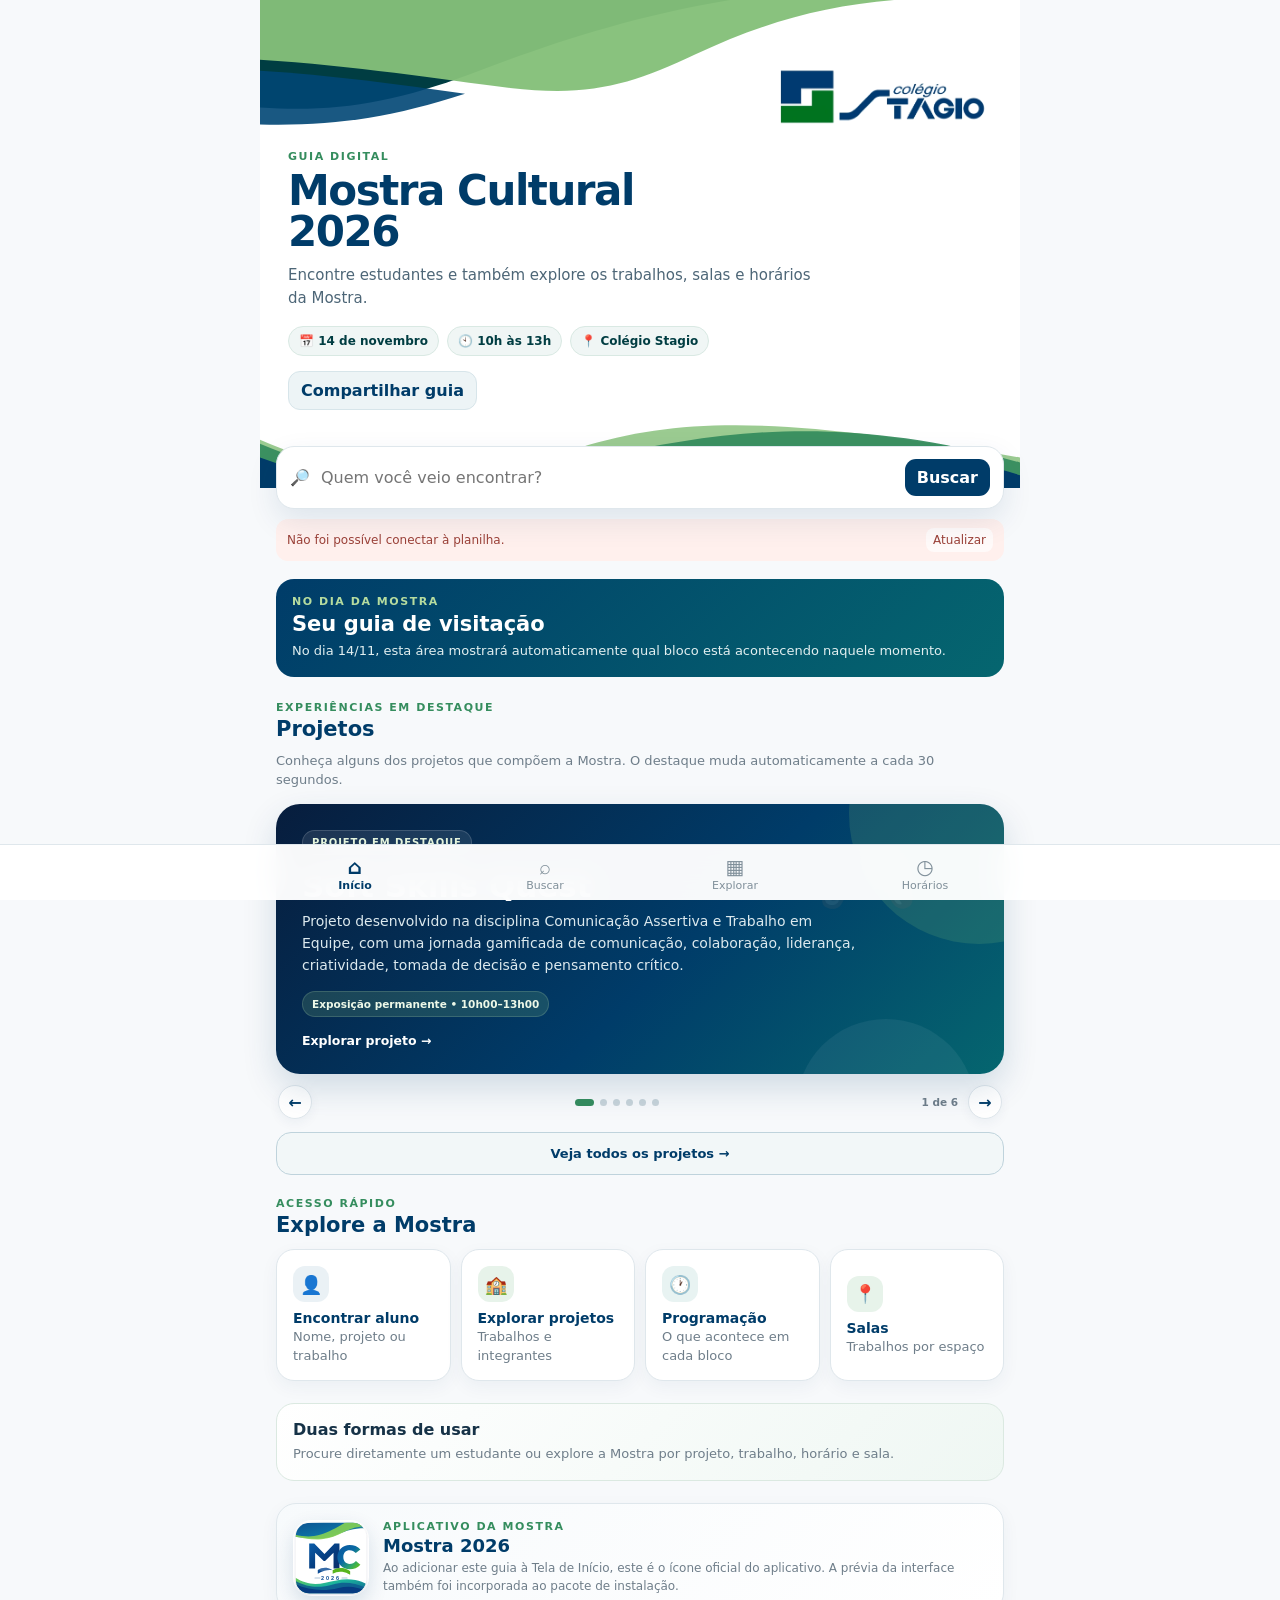
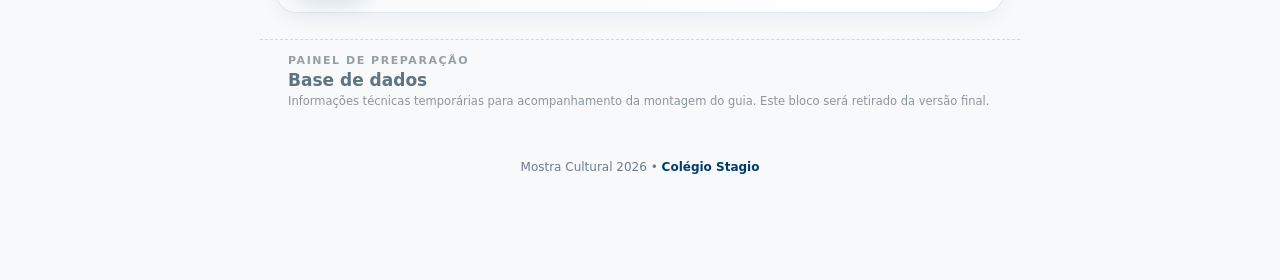
==== index.html @ 0dc1d21a "Publish room programming with only occupied presentation slots" ====
<!doctype html>
<html lang="pt-BR">
<head>
<meta charset="utf-8">
<meta name="viewport" content="width=device-width,initial-scale=1,viewport-fit=cover">
<meta name="theme-color" content="#003c69">
<meta name="apple-mobile-web-app-capable" content="yes">
<meta name="apple-mobile-web-app-status-bar-style" content="default">
<meta name="apple-mobile-web-app-title" content="Mostra 2026">
<meta name="description" content="Guia Digital da Mostra Cultural 2026 do Colégio Stagio">
<meta name="robots" content="noindex,nofollow">
<link rel="manifest" href="manifest.webmanifest?v=20">
<link rel="icon" href="mc2026-icon-v2.svg?v=20" type="image/svg+xml">
<link rel="apple-touch-icon" href="mc2026-icon-v2.svg?v=20">
<link rel="stylesheet" href="app-v7.css">
<link rel="stylesheet" href="final-v12.css?v=34">
<title>Mostra Cultural 2026 — Colégio Stagio</title>
</head>
<body>
<div class="app">
<section id="home" class="screen on">
<header class="hero">
<svg class="waveTop" viewBox="0 0 760 150" preserveAspectRatio="none" aria-hidden="true"><path d="M0,0 H470 C360,22 282,55 210,87 C132,121 74,132 0,126 Z" fill="#003d42"/><path d="M0,70 C95,77 180,93 250,103 C330,114 372,99 435,64 C500,28 561,7 634,0 H760 V0 H0 Z" fill="#85c079" opacity=".96"/><path d="M0,83 C70,88 138,99 205,110 C129,139 71,148 0,146 Z" fill="#014675" opacity=".9"/></svg>
<div class="brandRow"><img class="brandLogo" alt="Colégio Stagio" src="logo-stagio-transparent.png?v=34"></div>
<div class="heroCopy"><div class="kicker">Guia Digital</div><h1>Mostra Cultural<br>2026</h1><p>Encontre estudantes e também explore os trabalhos, salas e horários da Mostra.</p><div class="event"><span>📅 14 de novembro</span><span>🕙 10h às 13h</span><span>📍 Colégio Stagio</span></div><div class="heroActions"><button id="installBtn" class="heroBtn" style="display:none">Adicionar ao celular</button><button class="heroBtn secondary" onclick="shareApp()">Compartilhar guia</button></div></div>
<svg class="waveBottom" viewBox="0 0 760 120" preserveAspectRatio="none" aria-hidden="true"><path d="M0,70 C110,120 225,108 320,78 C430,43 540,50 760,88 V120 H0 Z" fill="#85c079" opacity=".82"/><path d="M0,74 C115,124 223,114 340,88 C470,58 590,45 760,93 V120 H0 Z" fill="#358d5e" opacity=".92"/><path d="M0,88 C115,132 245,119 375,100 C515,80 650,70 760,106 V120 H0 Z" fill="#003c69"/></svg>
</header>
<div class="searchWrap"><div class="searchBox"><div class="search"><span>🔎</span><input id="homeSearch" autocomplete="off" placeholder="Quem você veio encontrar?"><button class="searchGo" onclick="homeToSearch()">Buscar</button></div><div id="homeSuggestions" class="suggestions"></div></div></div>
<div id="sync" class="status"><span>Carregando a base oficial…</span><button onclick="loadLive()">Atualizar</button></div>
<div id="nowCard" class="nowCard"><div class="ey">No dia da Mostra</div><h2>Seu guia de visitação</h2><p>No dia 14/11, esta área mostrará automaticamente qual bloco está acontecendo naquele momento.</p></div>

<div class="sec specialSpotlight">
<div class="specialHead"><div><div class="ey">Experiências em destaque</div><h2>Projetos em destaque</h2></div></div>
<p class="specialLead">Percursos que ganham destaque por sua trajetória, linguagem ou forma de apresentação. Alguns ficam abertos durante todo o evento; outros acontecem nos blocos programados.</p>
<div class="specialGrid">
<a class="specialHero" href="soft-skills-quest.html">
<div class="specialHeroCopy"><span class="specialTag">Em destaque</span><h3>Soft Skills Quest</h3><p>Uma jornada gamificada por mundos, missões, personagens e desafios de comunicação, exploração e criação.</p><span class="specialSchedule permanent">Exposição permanente • 10h00–13h00</span><span class="specialCta">Entrar na Quest →</span></div>
<img class="specialVisual" src="assets/ssq/scout-fieldscan.webp" alt="Scout, personagem do Soft Skills Quest">
</a>
<a class="specialTile" href="https://www.youtube.com/@TEDEdStudentTalksCol%C3%A9gioStagio" target="_blank" rel="noopener"><span class="ico">🎤</span><b>TED-Ed Student Talks</b><small>Ideias autorais dos estudantes transformadas em talks.</small><span class="specialSchedule permanent">Exposição permanente • 10h00–13h00</span><span class="go">Assistir →</span></a>
<button class="specialTile" onclick="searchTerm('Projeto STEAM — Objetivos de Desenvolvimento Sustentável')"><span class="ico green">🌎</span><b>Projeto STEAM — Objetivos de Desenvolvimento Sustentável</b><small>Investigações sobre os ODS por diferentes perspectivas STEAM.</small><span class="specialSchedule blocks">Apresentações por blocos</span><span class="go">Explorar →</span></button>
<button class="specialTile" onclick="searchTerm('Projeto STEAM — Terras Raras')"><span class="ico teal">⚛️</span><b>Projeto STEAM — Terras Raras</b><small>Jogos, maquetes, experimentos, protótipos e recursos digitais sobre terras raras.</small><span class="specialSchedule blocks">Apresentações por blocos</span><span class="go">Explorar →</span></button>
<button class="specialTile" onclick="searchTerm('HUMANAS')"><span class="ico teal">📚</span><b>Humanidades e Linguagens</b><small>Leituras do mundo, cultura, sociedade e comunicação.</small><span class="specialSchedule blocks">Apresentações por blocos</span><span class="go">Explorar →</span></button>
<button class="specialTile" onclick="show('projects')"><span class="ico green">✨</span><b>Todos os destaques</b><small>Veja a seleção completa de projetos em destaque.</small><span class="go">Abrir seleção →</span></button>
</div>
</div>

<div class="sec"><div class="ey">Acesso rápido</div><h2>Explore a Mostra</h2><div class="quick">
<button onclick="show('search')"><span class="ico">👤</span><b>Encontrar aluno</b><small>Nome, projeto ou trabalho</small></button>
<button onclick="show('explore')"><span class="ico green">🏫</span><b>Explorar projetos</b><small>Trabalhos e integrantes</small></button>
<button onclick="show('schedule')"><span class="ico teal">🕐</span><b>Programação</b><small>O que acontece em cada bloco</small></button>
<button onclick="show('rooms')"><span class="ico green">📍</span><b>Salas</b><small>Trabalhos por espaço</small></button>
</div></div>
<div class="sec"><div class="feature"><b>Duas formas de usar</b><p>Procure diretamente um estudante ou explore a Mostra por projeto, trabalho, horário e sala.</p></div></div>
<div class="sec"><div class="installPreview"><img src="mc2026-icon-v2.svg?v=20" alt="Ícone do aplicativo Mostra Cultural 2026"><div><div class="ey">Aplicativo da Mostra</div><h2>Mostra 2026</h2><p>Ao adicionar este guia à Tela de Início, este é o ícone oficial do aplicativo. A prévia da interface também foi incorporada ao pacote de instalação.</p></div></div></div>
<div class="sec devPanel"><div class="ey">Painel de preparação</div><h2>Base de dados</h2><p class="devNote">Informações técnicas temporárias para acompanhamento da montagem do guia. Este bloco será retirado da versão final.</p><div id="stats" class="stats"></div></div>
<div class="footer">Mostra Cultural 2026 • <a href="https://colegiostagio.com.br/" target="_blank" rel="noopener">Colégio Stagio</a></div>
</section>

<section id="search" class="screen"><div class="top"><h1>Encontrar na Mostra</h1><p>Digite um nome ou explore por projeto, horário e sala.</p></div><div class="sec"><div class="search"><span>🔎</span><input id="searchInput" autocomplete="off" placeholder="Nome do estudante ou trabalho..."></div><div class="filters"><select id="fClass"><option value="">Todos os projetos/eixos</option></select><select id="fTime"><option value="">Todos os horários</option></select><select id="fRoom"><option value="">Todas as salas</option></select></div><div id="count" class="count"></div><div id="results"></div></div></section>
<section id="profile" class="screen"><div class="top"><button class="back" onclick="show('search')">← Voltar à busca</button><h1>Ficha do estudante</h1><p>Informações de apresentação na Mostra.</p></div><div id="profileBody" class="sec"></div></section>
<section id="explore" class="screen"><div class="top"><h1>Explorar a Mostra</h1><p>Escolha um projeto ou percurso e veja seus trabalhos.</p></div><div class="sec"><div class="ey">Projetos e percursos</div><h2>Onde você quer começar?</h2><div id="classList"></div></div></section>
<section id="classdetail" class="screen"><div class="top"><button class="back" onclick="show('explore')">← Todos os projetos</button><h1>Trabalhos</h1><p>Projetos e grupos vinculados.</p></div><div id="classBody" class="sec"></div></section>
<section id="workdetail" class="screen"><div class="top"><button class="back" onclick="backFromWork()">← Voltar</button><h1>Trabalho</h1><p>Grupo, integrantes e programação.</p></div><div id="workBody" class="sec"></div></section>
<section id="schedule" class="screen"><div class="top"><h1>Programação</h1><p>Exposições, sessões especiais e apresentações organizadas por blocos.</p></div><div class="sec"><div id="permanent"></div><div id="b1" class="scheduleBlock"></div><div id="b2" class="scheduleBlock"></div></div></section>
<section id="rooms" class="screen"><div class="top"><h1>Salas da Mostra</h1><p>Escolha uma sala para ver os trabalhos programados ali.</p></div><div class="sec"><div id="roomButtons" class="rooms"></div><div class="map"><b>🗺️ Mapa visual em preparação</b><p>A planta real será incorporada posteriormente. A navegação por sala já funciona.</p></div><div id="roomResults"></div></div></section>
<section id="projects" class="screen"><div class="top"><button class="back" onclick="show('home')">← Início</button><h1>Projetos em destaque</h1><p>Percursos e produções que ganham destaque na Mostra Cultural.</p></div><div class="sec">
<div class="card project"><span class="ico">🎤</span><div class="pt"><div class="workTitle">TED-Ed Student Talks | Colégio Stagio</div><div class="small">Talks autorais desenvolvidos em um percurso de escrita, oralidade e apresentação pública.</div><div class="projectTiming permanent">Exposição permanente • 10h00–13h00</div><a class="plink" href="https://www.youtube.com/@TEDEdStudentTalksCol%C3%A9gioStagio" target="_blank" rel="noopener">Assistir no YouTube →</a></div></div>
<div class="card project"><span class="ico green">🎮</span><div class="pt"><div class="workTitle">Soft Skills Quest</div><div class="small">Jornada gamificada por mundos, missões, personagens e desafios de competências.</div><div class="projectTiming permanent">Exposição permanente • 10h00–13h00</div><a class="plink" href="soft-skills-quest.html">Entrar na Quest →</a></div></div>
<div class="card project"><span class="ico green">🌎</span><div class="pt"><div class="workTitle">Projeto STEAM — Objetivos de Desenvolvimento Sustentável</div><div class="small">Investigações sobre os ODS por diferentes perspectivas, articulando Ciência, Tecnologia, Engenharia, Artes e Matemática.</div><div class="projectTiming blocks">Apresentações por blocos • 10h00–11h30 e 11h30–13h00</div><button class="plink" style="border:0;background:none;padding:8px 0 0" onclick="searchTerm('Projeto STEAM — Objetivos de Desenvolvimento Sustentável')">Explorar trabalhos →</button></div></div>
<div class="card project"><span class="ico teal">⚛️</span><div class="pt"><div class="workTitle">Projeto STEAM — Terras Raras</div><div class="small">Investigações sobre extração, aplicações, tecnologia, sustentabilidade e impactos das terras raras.</div><div class="projectTiming blocks">Apresentações por blocos • 10h00–11h30 e 11h30–13h00</div><button class="plink" style="border:0;background:none;padding:8px 0 0" onclick="searchTerm('Projeto STEAM — Terras Raras')">Explorar trabalhos →</button></div></div>
<div class="card project"><span class="ico teal">📚</span><div class="pt"><div class="workTitle">Humanidades e Linguagens</div><div class="projectTiming blocks">Apresentações por blocos</div><button class="plink" style="border:0;background:none;padding:8px 0 0" onclick="searchTerm('HUMANAS')">Explorar pela busca →</button></div></div>
</div></section>
</div>
<nav class="bottom"><div class="bin">
<button class="nav on" data-s="home" onclick="show('home')"><span>⌂</span>Início</button>
<button class="nav" data-s="search" onclick="show('search')"><span>⌕</span>Buscar</button>
<button class="nav" data-s="explore" onclick="show('explore')"><span>▦</span>Explorar</button>
<button class="nav" data-s="schedule" onclick="show('schedule')"><span>◷</span>Horários</button>
</div></nav>
<script src="app-v7.js?v=63"></script>
<script src="schedule-v12.js?v=33"></script>
<script src="project-audience-v1.js?v=64"></script>
<script src="room-program-v1.js?v=40"></script>
<script src="schedule-tabs-v1.js?v=36"></script>
<script src="special-sessions-v1.js?v=1"></script>
<script src="ted-video-v1.js?v=63"></script>
<script src="super-cerebro-v1.js?v=3"></script>
</body>
</html>
---- app-v7.css ----
:root{--blue:#003c69;--blue2:#014675;--teal:#003d42;--teal2:#05666f;--green:#358d5e;--green2:#85c079;--ink:#163247;--muted:#6f7e8a;--bg:#f7f9fb;--line:#dfe7ec;--white:#fff;--soft:#edf4f6;--shadow:0 12px 30px rgba(0,60,105,.10)}*{box-sizing:border-box}html{scroll-behavior:smooth}body{margin:0;background:var(--bg);color:var(--ink);font-family:Inter,system-ui,-apple-system,BlinkMacSystemFont,"Segoe UI",sans-serif}button,input,select{font:inherit}button{cursor:pointer}.app{max-width:760px;margin:auto;min-height:100vh;padding-bottom:94px;background:var(--bg)}.screen{display:none}.screen.on{display:block}.hero{position:relative;overflow:hidden;background:#fff;padding:24px 18px 78px;min-height:390px}.waveTop{position:absolute;inset:0 0 auto;width:100%;height:128px;pointer-events:none}.waveBottom{position:absolute;left:0;right:0;bottom:-1px;width:100%;height:118px;pointer-events:none}.brandRow{position:relative;z-index:2;display:flex;justify-content:flex-end;align-items:center;min-height:86px}.brandLogo{width:min(57vw,310px);height:auto}.heroCopy{position:relative;z-index:2;margin-top:28px;max-width:540px}.kicker,.ey{font-size:11px;font-weight:900;letter-spacing:.14em;text-transform:uppercase;color:var(--green)}.hero h1{font-size:42px;line-height:.98;margin:7px 0 12px;color:var(--blue);letter-spacing:-.035em}.hero p{margin:0;color:#4d6677;line-height:1.5;font-size:15px}.event,.chips,.heroActions,.rooms,.profileActions{display:flex;gap:8px;flex-wrap:wrap}.event{margin-top:17px}.event span,.chip{font-size:12px;font-weight:750;padding:7px 10px;border-radius:999px}.event span{background:#f0f6f5;color:var(--teal);border:1px solid #d9e9e3}.heroActions{margin-top:15px}.heroBtn,.primaryBtn,.secondaryBtn{border:0;border-radius:12px;padding:9px 12px;font-weight:800}.heroBtn,.primaryBtn{background:var(--blue);color:#fff}.secondaryBtn,.heroBtn.secondary{background:#edf4f6;color:var(--blue);border:1px solid #d7e5ea}.searchWrap{position:relative;z-index:4;margin:-42px 16px 0}.searchBox{position:relative}.search{background:#fff;border:1px solid var(--line);border-radius:18px;display:flex;align-items:center;gap:9px;padding:12px 13px;box-shadow:var(--shadow)}.search input{border:0;outline:0;background:transparent;width:100%;font-size:16px;color:var(--ink)}.searchGo{border:0;border-radius:11px;padding:9px 12px;background:var(--blue);color:#fff;font-weight:850}.suggestions{display:none;position:absolute;left:0;right:0;top:calc(100% + 6px);z-index:20;background:#fff;border:1px solid var(--line);border-radius:16px;box-shadow:var(--shadow);overflow:hidden}.suggestions.on{display:block}.suggestion{display:block;width:100%;border:0;background:#fff;text-align:left;padding:12px 14px;border-bottom:1px solid #eef2f4}.suggestion:last-child{border-bottom:0}.suggestion b{display:block;color:var(--blue);font-size:14px}.suggestion small{color:var(--muted)}.status{margin:10px 16px 0;padding:9px 11px;border-radius:12px;background:#eaf6ef;color:#276e4b;font-size:12px;display:flex;justify-content:space-between;align-items:center;gap:8px}.status.err{background:#fff0ed;color:#9b4138}.status button{border:0;background:#ffffffaa;border-radius:8px;padding:5px 7px;color:inherit}.sec{padding:22px 16px 0}.sec h2{font-size:21px;margin:3px 0 12px;color:var(--blue)}.quick,.stats{display:grid;grid-template-columns:1fr 1fr;gap:10px}.quick button,.card,.stat,.classCard,.projectCard{border:1px solid var(--line);background:#fff;border-radius:18px}.quick button{padding:16px;text-align:left;box-shadow:0 6px 18px rgba(0,60,105,.05)}.quick b{display:block;margin-top:8px;font-size:14px;color:var(--blue)}.quick small,.small,.meta,.count{font-size:13px;color:var(--muted)}.ico{width:36px;height:36px;border-radius:12px;display:grid;place-items:center;background:#eaf1f5;color:var(--blue);font-size:18px}.ico.green{background:#e7f3ea;color:var(--green)}.ico.teal{background:#e8f3f2;color:var(--teal2)}.stat{padding:15px}.stat strong{display:block;font-size:28px;color:var(--blue)}.feature,.nowCard{border-radius:18px;padding:16px}.feature{background:linear-gradient(135deg,#fff,#eff7f3);border:1px solid #dbe9e1}.feature p,.nowCard p{margin:5px 0 0;font-size:13px;color:var(--muted);line-height:1.5}.nowCard{background:linear-gradient(135deg,#003c69,#05666f);color:#fff;margin:18px 16px 0}.nowCard .ey{color:#b6dc9f}.nowCard h2{margin:4px 0 3px;color:#fff;font-size:21px}.nowCard p{color:#e2eff0}.top{position:sticky;top:0;z-index:5;background:rgba(255,255,255,.96);backdrop-filter:blur(14px);border-bottom:1px solid var(--line);padding:16px}.top h1{font-size:24px;margin:0;color:var(--blue)}.top p{font-size:13px;color:var(--muted);margin:5px 0 0}.back{border:0;background:none;padding:0 0 9px;color:var(--blue);font-weight:800}.filters{display:flex;gap:8px;overflow:auto;margin:10px 0 12px;padding-bottom:2px}.filters select{border:1px solid var(--line);background:#fff;border-radius:999px;padding:9px 12px;min-width:130px;color:var(--ink)}.card,.classCard,.projectCard{padding:15px;margin:10px 0;box-shadow:0 5px 15px rgba(0,60,105,.045)}.studentBtn,.classBtn,.projectBtn{display:block;width:100%;border:0;background:none;text-align:left;padding:0;color:inherit}.student{font-size:18px;font-weight:850;color:var(--blue)}.work{border-top:1px solid var(--line);padding-top:11px;margin-top:11px}.work:first-of-type{border-top:0;padding-top:0}.workTitle{font-weight:780;line-height:1.35;color:var(--ink)}.chip{background:#eef3f7;color:var(--blue)}.chip.green{background:#e8f4ea;color:#2d7753}.chip.teal{background:#e8f2f2;color:#0a6266}.chip.soft{background:#f2f4f5;color:#6b7780}.chip.complete{background:#e7f3ea;color:#24724c}.linkBtn{border:0;background:none;padding:8px 0 0;color:var(--blue);font-size:12px;font-weight:850}.moreHint{margin-top:8px;font-size:12px;color:var(--muted);font-weight:700}.profileHero{background:linear-gradient(135deg,#fff,#edf7f1);border:1px solid #dbe9e1;border-radius:22px;padding:18px}.profileName{font-size:27px;line-height:1.05;color:var(--blue);font-weight:900}.bigInfo{display:grid;grid-template-columns:1fr 1fr;gap:10px;margin-top:14px}.bigBox{border-radius:17px;padding:15px;background:#fff;border:1px solid var(--line)}.bigBox span{display:block;font-size:11px;text-transform:uppercase;font-weight:900;color:var(--green)}.bigBox strong{display:block;margin-top:4px;font-size:19px;color:var(--blue)}.visitHint{margin-top:12px;background:#edf5f3;border-radius:13px;padding:10px 12px;color:var(--teal);font-size:13px;font-weight:750}.profileActions{margin-top:14px}.sectionLabel{display:flex;align-items:center;gap:8px;margin:18px 2px 8px}.sectionLabel b{color:var(--blue);font-size:16px}.sectionLabel span{font-size:11px;font-weight:900;letter-spacing:.08em;text-transform:uppercase;color:var(--green)}.workProfile{background:#fff;border:1px solid var(--line);border-radius:18px;padding:15px;margin-top:10px}.workProfile.primary{border-color:#a9cfb5;box-shadow:0 7px 20px rgba(53,141,94,.08)}.workProfile.secondary{background:#fbfcfc}.workProfile h3{margin:0;color:var(--blue);font-size:18px}.workProfile p{margin:7px 0 0;color:var(--muted);font-size:13px;line-height:1.4}.members{margin-top:12px}.member{padding:9px 0;border-top:1px solid #eef2f4}.member:first-child{border-top:0}.classCard{padding:0}.classBtn{padding:16px}.className{font-size:18px;font-weight:900;color:var(--blue)}.classMeta{display:flex;gap:9px;flex-wrap:wrap;margin-top:7px;font-size:12px;color:var(--muted)}.projectCard h3{font-size:17px;color:var(--blue);margin:0}.projectCard p{font-size:13px;color:var(--muted);margin:6px 0 0}.scheduleBlock{margin-bottom:18px}.scheduleBlockHead{display:flex;justify-content:space-between;align-items:end;gap:12px;margin-bottom:8px}.scheduleBlockHead h2{margin:0}.scheduleList{display:grid;gap:9px}.scheduleWork{background:#fff;border:1px solid var(--line);border-radius:16px;padding:13px}.scheduleWork b{display:block;color:var(--blue);line-height:1.3}.scheduleWork .meta{margin-top:5px}.room{border:1px solid var(--line);background:#fff;border-radius:14px;padding:10px 12px;font-weight:800;color:var(--blue)}.map{margin-top:12px;background:linear-gradient(135deg,#f1f6f8,#fff);border:1px dashed #b9ced8;border-radius:18px;padding:18px}.map b{color:var(--teal)}.map p{font-size:13px;color:var(--muted);margin:5px 0 0}.project{display:flex;gap:12px;align-items:flex-start}.pt{flex:1}.plink{display:inline-block;margin-top:8px;color:var(--blue);font-size:12px;font-weight:850;text-decoration:none}.empty{background:#fff;border:1px dashed #cbd8de;border-radius:18px;padding:24px;text-align:center;color:var(--muted)}.note{margin:16px;background:#f1f6f8;border:1px solid #dce7eb;color:#516875;border-radius:14px;padding:12px 14px;font-size:13px}.footer{text-align:center;padding:26px 16px 12px;font-size:12px;color:var(--muted)}.footer a{color:var(--blue);text-decoration:none;font-weight:800}.bottom{position:fixed;left:0;right:0;bottom:0;background:rgba(255,255,255,.97);backdrop-filter:blur(14px);border-top:1px solid var(--line);z-index:9;padding-bottom:env(safe-area-inset-bottom)}.bin{max-width:760px;margin:auto;display:grid;grid-template-columns:repeat(4,1fr)}.nav{border:0;background:transparent;color:#80909a;padding:10px 4px 8px;font-size:11px}.nav span{display:block;font-size:20px}.nav.on{color:var(--blue);font-weight:850}@media(min-width:640px){.quick,.stats{grid-template-columns:repeat(4,1fr)}.brandLogo{width:300px}.hero{padding-left:28px;padding-right:28px}}
---- final-v12.css ----
#permanent{margin-bottom:22px;padding:16px;border-radius:20px;background:linear-gradient(135deg,#f3f9f5,#ffffff);border:1px solid #d9e9df}.permanentHead{display:flex;justify-content:space-between;align-items:flex-start;gap:14px;margin-bottom:12px}.permanentHead h2{margin:3px 0 5px;color:var(--blue)}.permanentHead p{margin:0;color:var(--muted);font-size:12.5px;line-height:1.5}.permanentCount{flex:none;background:#e7f3ea;color:#24724c;border-radius:999px;padding:7px 10px;font-size:12px;font-weight:850}.scheduleDesc{margin:6px 0 8px;color:#5d7180;font-size:12.5px;line-height:1.45;display:-webkit-box;-webkit-line-clamp:2;-webkit-box-orient:vertical;overflow:hidden}.scheduleBlock{padding-top:2px}.scheduleBlock+.scheduleBlock{margin-top:26px}.blockCount{background:#eef4f7;border-radius:999px;padding:6px 9px;color:var(--blue);font-weight:800}.scheduleWork{box-shadow:0 4px 14px rgba(0,60,105,.04);transition:transform .15s ease,border-color .15s ease}.scheduleWork:active{transform:scale(.99)}#schedule .sec{padding-top:18px}

/* Home — projetos em destaque em primeiro plano */
.specialSpotlight{padding-top:24px}.specialHead{display:flex;align-items:flex-end;justify-content:space-between;gap:14px;margin-bottom:12px}.specialHead h2{margin-bottom:0}.specialLead{margin:0 0 14px;color:var(--muted);font-size:13px;line-height:1.5}.specialGrid{display:grid;grid-template-columns:1fr 1fr;gap:10px}.specialHero{grid-column:1/-1;position:relative;min-height:204px;overflow:hidden;border-radius:22px;padding:18px;text-decoration:none;background:linear-gradient(135deg,#071d3d 0%,#003c69 58%,#05666f 100%);color:#fff;box-shadow:0 12px 30px rgba(0,60,105,.16);border:1px solid rgba(255,255,255,.08)}.specialHero:after{content:"";position:absolute;width:220px;height:220px;border-radius:50%;right:-92px;top:-80px;background:rgba(133,192,121,.18)}.specialHeroCopy{position:relative;z-index:2;max-width:64%}.specialHero .specialTag{display:inline-block;padding:6px 9px;border-radius:999px;background:#ffffff18;border:1px solid #ffffff26;color:#dff2d4;font-size:10px;font-weight:900;letter-spacing:.1em;text-transform:uppercase}.specialHero h3{margin:10px 0 6px;font-size:24px;line-height:1.05;color:#fff}.specialHero p{margin:0;color:#d9e8ee;font-size:12.5px;line-height:1.45}.specialCta{display:inline-block;margin-top:10px;font-size:12px;font-weight:900;color:#fff}.specialVisual{position:absolute;z-index:1;right:3px;bottom:-7px;width:42%;max-width:170px;height:155px;object-fit:contain;image-rendering:pixelated;filter:drop-shadow(0 10px 12px rgba(0,0,0,.23))}.specialTile{min-height:164px;border:1px solid var(--line);border-radius:18px;background:#fff;padding:15px;text-align:left;text-decoration:none;color:inherit;box-shadow:0 6px 18px rgba(0,60,105,.05);display:flex;flex-direction:column;align-items:flex-start}.specialTile .ico{margin-bottom:10px}.specialTile b{color:var(--blue);font-size:15px;line-height:1.2}.specialTile small{display:block;margin-top:5px;color:var(--muted);font-size:11.5px;line-height:1.35}.specialTile .go{margin-top:auto;padding-top:9px;color:var(--green);font-size:11.5px;font-weight:900}.specialSchedule{display:block;width:max-content;max-width:100%;margin-top:10px;border-radius:999px;padding:5px 8px;font-size:9.8px;font-weight:850;line-height:1.25}.specialSchedule.permanent{background:#e7f3ea;color:#24724c}.specialSchedule.blocks{background:#eaf2f6;color:#235a77}.specialHero .specialSchedule{position:relative;z-index:2;background:#ffffff18;color:#fff;border:1px solid #ffffff28}.specialAll{width:100%;margin-top:10px;border:1px solid #bfd3dc;background:#f2f7f8;color:var(--blue);border-radius:14px;padding:11px 13px;font-weight:850}.devPanel{margin-top:26px;padding:14px 16px 16px;border-top:1px dashed #cdd9de}.devPanel .ey{color:#93a0a8}.devPanel h2{font-size:17px;color:#5f7380;margin-bottom:4px}.devNote{margin:0 0 10px;color:#8a969d;font-size:11.5px}.devPanel .stat{box-shadow:none;background:#fbfcfc}.devPanel .stat strong{font-size:22px;color:#5f7380}

/* Projetos em destaque — contexto e modalidade de apresentação */
.projectTiming{display:inline-flex;align-items:center;margin-top:9px;border-radius:999px;padding:6px 9px;font-size:10.5px;font-weight:850;line-height:1.25}.projectTiming.permanent{background:#e7f3ea;color:#24724c}.projectTiming.blocks{background:#eaf2f6;color:#235a77}.card.project .small{line-height:1.45}

/* Prévia do aplicativo instalado */
.installPreview{display:flex;align-items:center;gap:14px;padding:16px;border:1px solid var(--line);border-radius:20px;background:linear-gradient(135deg,#f7fafc,#fff);box-shadow:0 6px 18px rgba(0,60,105,.05)}.installPreview img{width:76px;height:76px;border-radius:19px;object-fit:cover;box-shadow:0 8px 20px rgba(0,60,105,.14);flex:none;background:#fff}.installPreview h2{margin:2px 0 4px;color:var(--blue);font-size:18px}.installPreview p{margin:0;color:var(--muted);font-size:12px;line-height:1.45}
@media(max-width:430px){.specialGrid{grid-template-columns:1fr}.specialHero{grid-column:auto}.specialHeroCopy{max-width:68%}.specialTile{min-height:146px}.specialSchedule{white-space:normal}.installPreview img{width:68px;height:68px;border-radius:17px}}
@media(min-width:640px){#permanent{padding:18px}.scheduleDesc{font-size:13px}.specialHero{min-height:215px;padding:22px}.specialHeroCopy{max-width:70%}.specialHero h3{font-size:28px}.specialVisual{width:34%;max-width:190px;height:175px}.specialTile{min-height:168px}.devPanel{padding-left:28px;padding-right:28px}}

/* Cabeçalho — logo original preservado e encaixado na área branca */
.hero .brandRow{min-height:104px;align-items:flex-start;padding-top:31px;padding-right:1px;overflow:visible}.hero .brandLogo{width:min(45vw,190px);max-width:190px;height:auto;display:block;object-fit:contain;background:transparent;border:0;box-shadow:none;filter:none;mix-blend-mode:normal;opacity:1;transform:none}.hero .heroCopy{margin-top:12px}@media(min-width:431px){.hero .brandRow{min-height:110px;padding-top:34px}.hero .brandLogo{width:205px;max-width:205px}}@media(min-width:640px){.hero .brandRow{min-height:116px;padding-top:38px}.hero .brandLogo{width:220px;max-width:220px}.hero .heroCopy{margin-top:10px}}
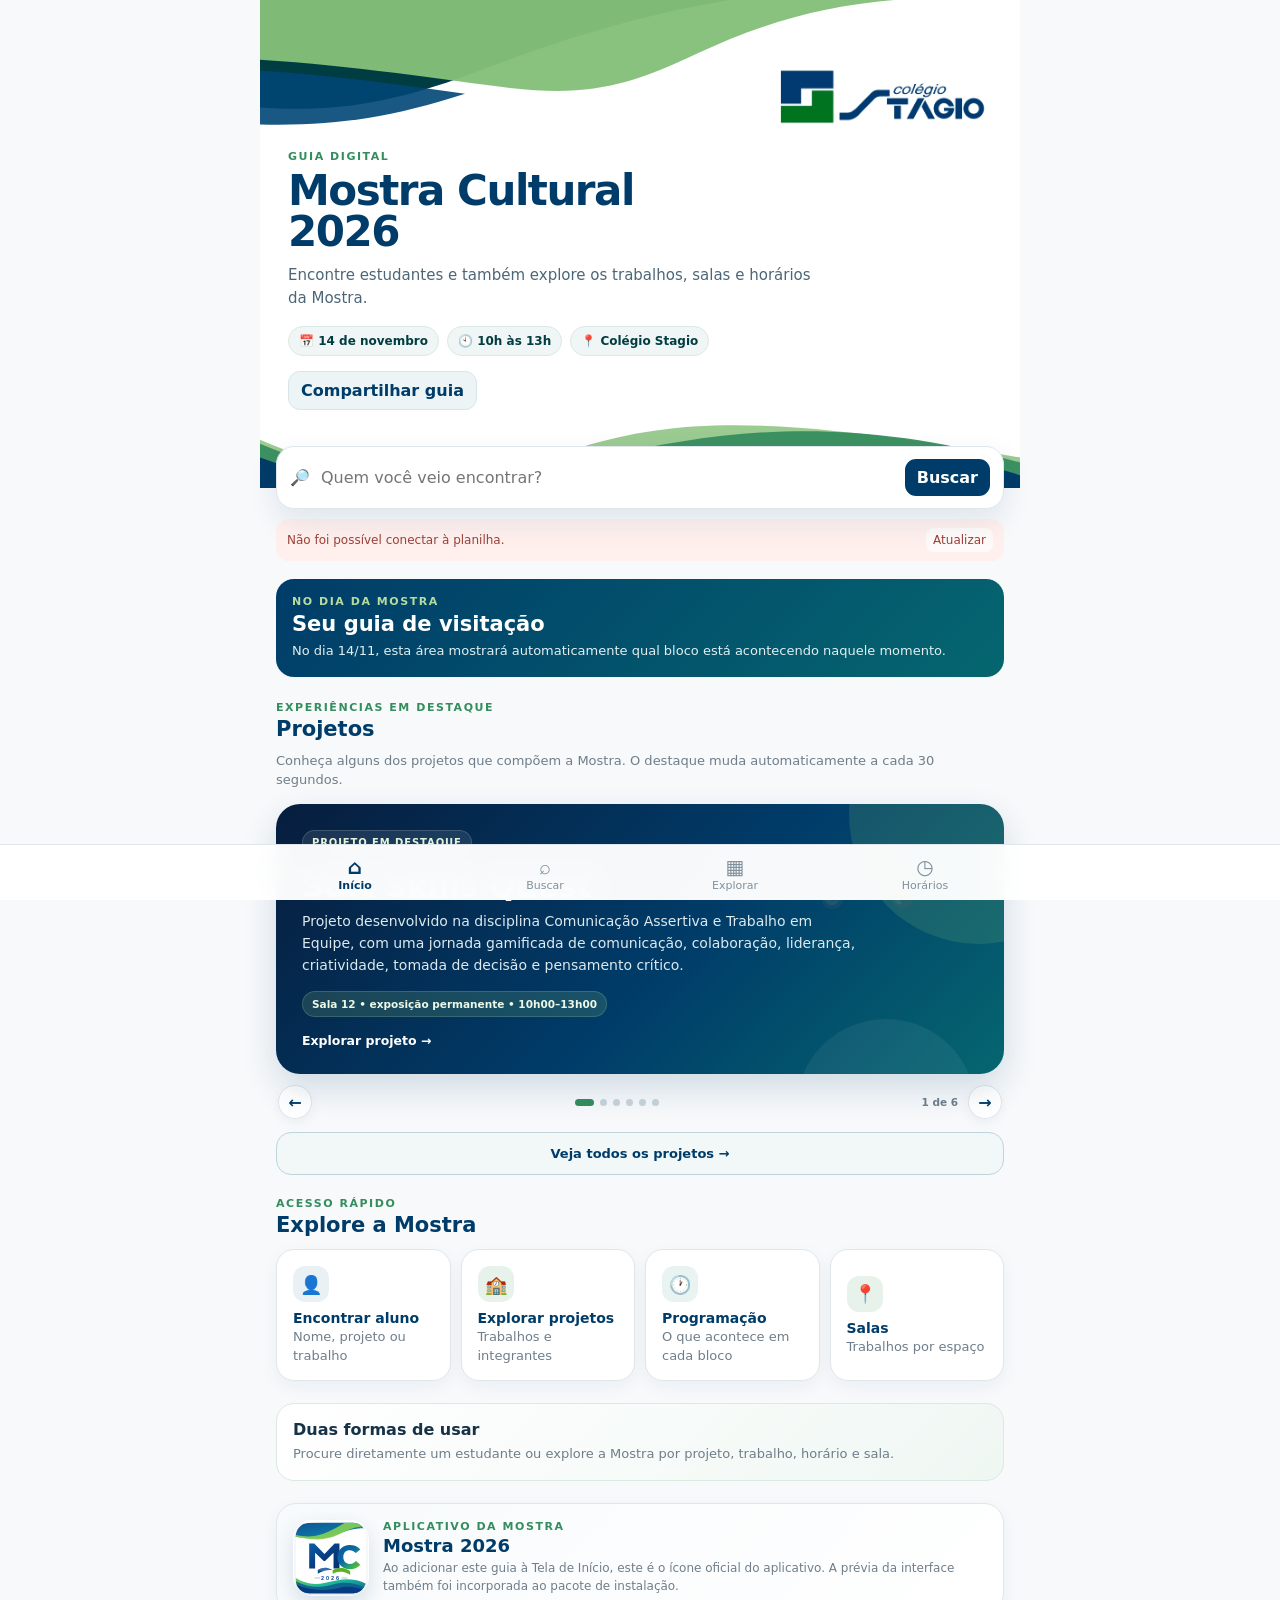
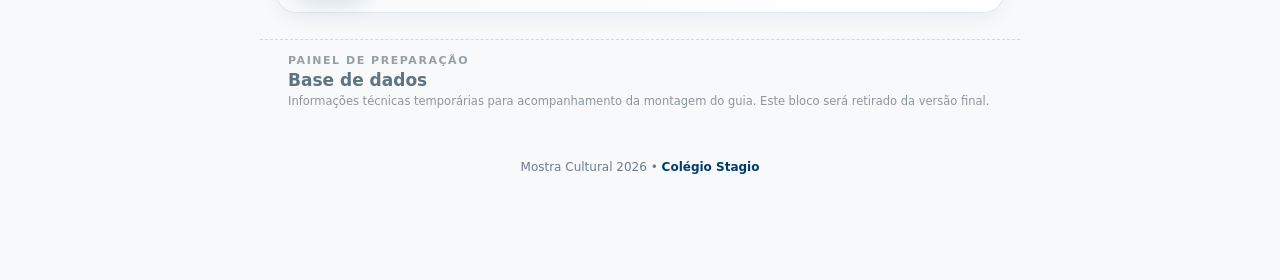
==== commit b9984bde: "Update Mostra homepage and visitor guide for Sala 12" ====
--- a/index.html
+++ b/index.html
@@ -34,10 +34,10 @@
 <p class="specialLead">Percursos que ganham destaque por sua trajetória, linguagem ou forma de apresentação. Alguns ficam abertos durante todo o evento; outros acontecem nos blocos programados.</p>
 <div class="specialGrid">
 <a class="specialHero" href="soft-skills-quest.html">
-<div class="specialHeroCopy"><span class="specialTag">Em destaque</span><h3>Soft Skills Quest</h3><p>Uma jornada gamificada por mundos, missões, personagens e desafios de comunicação, exploração e criação.</p><span class="specialSchedule permanent">Exposição permanente • 10h00–13h00</span><span class="specialCta">Entrar na Quest →</span></div>
+<div class="specialHeroCopy"><span class="specialTag">Em destaque</span><h3>Soft Skills Quest</h3><p>Uma jornada gamificada por mundos, missões, personagens e desafios de comunicação, exploração e criação.</p><span class="specialSchedule permanent">Sala 12 • exposição permanente • 10h00–13h00</span><span class="specialCta">Entrar na Quest →</span></div>
 <img class="specialVisual" src="assets/ssq/scout-fieldscan.webp" alt="Scout, personagem do Soft Skills Quest">
 </a>
-<a class="specialTile" href="https://www.youtube.com/@TEDEdStudentTalksCol%C3%A9gioStagio" target="_blank" rel="noopener"><span class="ico">🎤</span><b>TED-Ed Student Talks</b><small>Ideias autorais dos estudantes transformadas em talks.</small><span class="specialSchedule permanent">Exposição permanente • 10h00–13h00</span><span class="go">Assistir →</span></a>
+<a class="specialTile" href="https://www.youtube.com/@TEDEdStudentTalksCol%C3%A9gioStagio" target="_blank" rel="noopener"><span class="ico">🎤</span><b>TED-Ed Student Talks</b><small>Ideias autorais dos estudantes transformadas em talks.</small><span class="specialSchedule permanent">Sala 12 • exposição permanente • 10h00–13h00</span><span class="go">Assistir →</span></a>
 <button class="specialTile" onclick="searchTerm('Projeto STEAM — Objetivos de Desenvolvimento Sustentável')"><span class="ico green">🌎</span><b>Projeto STEAM — Objetivos de Desenvolvimento Sustentável</b><small>Investigações sobre os ODS por diferentes perspectivas STEAM.</small><span class="specialSchedule blocks">Apresentações por blocos</span><span class="go">Explorar →</span></button>
 <button class="specialTile" onclick="searchTerm('Projeto STEAM — Terras Raras')"><span class="ico teal">⚛️</span><b>Projeto STEAM — Terras Raras</b><small>Jogos, maquetes, experimentos, protótipos e recursos digitais sobre terras raras.</small><span class="specialSchedule blocks">Apresentações por blocos</span><span class="go">Explorar →</span></button>
 <button class="specialTile" onclick="searchTerm('HUMANAS')"><span class="ico teal">📚</span><b>Humanidades e Linguagens</b><small>Leituras do mundo, cultura, sociedade e comunicação.</small><span class="specialSchedule blocks">Apresentações por blocos</span><span class="go">Explorar →</span></button>
@@ -65,8 +65,8 @@
 <section id="schedule" class="screen"><div class="top"><h1>Programação</h1><p>Exposições, sessões especiais e apresentações organizadas por blocos.</p></div><div class="sec"><div id="permanent"></div><div id="b1" class="scheduleBlock"></div><div id="b2" class="scheduleBlock"></div></div></section>
 <section id="rooms" class="screen"><div class="top"><h1>Salas da Mostra</h1><p>Escolha uma sala para ver os trabalhos programados ali.</p></div><div class="sec"><div id="roomButtons" class="rooms"></div><div class="map"><b>🗺️ Mapa visual em preparação</b><p>A planta real será incorporada posteriormente. A navegação por sala já funciona.</p></div><div id="roomResults"></div></div></section>
 <section id="projects" class="screen"><div class="top"><button class="back" onclick="show('home')">← Início</button><h1>Projetos em destaque</h1><p>Percursos e produções que ganham destaque na Mostra Cultural.</p></div><div class="sec">
-<div class="card project"><span class="ico">🎤</span><div class="pt"><div class="workTitle">TED-Ed Student Talks | Colégio Stagio</div><div class="small">Talks autorais desenvolvidos em um percurso de escrita, oralidade e apresentação pública.</div><div class="projectTiming permanent">Exposição permanente • 10h00–13h00</div><a class="plink" href="https://www.youtube.com/@TEDEdStudentTalksCol%C3%A9gioStagio" target="_blank" rel="noopener">Assistir no YouTube →</a></div></div>
-<div class="card project"><span class="ico green">🎮</span><div class="pt"><div class="workTitle">Soft Skills Quest</div><div class="small">Jornada gamificada por mundos, missões, personagens e desafios de competências.</div><div class="projectTiming permanent">Exposição permanente • 10h00–13h00</div><a class="plink" href="soft-skills-quest.html">Entrar na Quest →</a></div></div>
+<div class="card project"><span class="ico">🎤</span><div class="pt"><div class="workTitle">TED-Ed Student Talks | Colégio Stagio</div><div class="small">Talks autorais desenvolvidos em um percurso de escrita, oralidade e apresentação pública.</div><div class="projectTiming permanent">Sala 12 • exposição permanente • 10h00–13h00</div><a class="plink" href="https://www.youtube.com/@TEDEdStudentTalksCol%C3%A9gioStagio" target="_blank" rel="noopener">Assistir no YouTube →</a></div></div>
+<div class="card project"><span class="ico green">🎮</span><div class="pt"><div class="workTitle">Soft Skills Quest</div><div class="small">Jornada gamificada por mundos, missões, personagens e desafios de competências.</div><div class="projectTiming permanent">Sala 12 • exposição permanente • 10h00–13h00</div><a class="plink" href="soft-skills-quest.html">Entrar na Quest →</a></div></div>
 <div class="card project"><span class="ico green">🌎</span><div class="pt"><div class="workTitle">Projeto STEAM — Objetivos de Desenvolvimento Sustentável</div><div class="small">Investigações sobre os ODS por diferentes perspectivas, articulando Ciência, Tecnologia, Engenharia, Artes e Matemática.</div><div class="projectTiming blocks">Apresentações por blocos • 10h00–11h30 e 11h30–13h00</div><button class="plink" style="border:0;background:none;padding:8px 0 0" onclick="searchTerm('Projeto STEAM — Objetivos de Desenvolvimento Sustentável')">Explorar trabalhos →</button></div></div>
 <div class="card project"><span class="ico teal">⚛️</span><div class="pt"><div class="workTitle">Projeto STEAM — Terras Raras</div><div class="small">Investigações sobre extração, aplicações, tecnologia, sustentabilidade e impactos das terras raras.</div><div class="projectTiming blocks">Apresentações por blocos • 10h00–11h30 e 11h30–13h00</div><button class="plink" style="border:0;background:none;padding:8px 0 0" onclick="searchTerm('Projeto STEAM — Terras Raras')">Explorar trabalhos →</button></div></div>
 <div class="card project"><span class="ico teal">📚</span><div class="pt"><div class="workTitle">Humanidades e Linguagens</div><div class="projectTiming blocks">Apresentações por blocos</div><button class="plink" style="border:0;background:none;padding:8px 0 0" onclick="searchTerm('HUMANAS')">Explorar pela busca →</button></div></div>
@@ -78,10 +78,10 @@
 <button class="nav" data-s="explore" onclick="show('explore')"><span>▦</span>Explorar</button>
 <button class="nav" data-s="schedule" onclick="show('schedule')"><span>◷</span>Horários</button>
 </div></nav>
-<script src="app-v7.js?v=63"></script>
-<script src="schedule-v12.js?v=33"></script>
-<script src="project-audience-v1.js?v=64"></script>
-<script src="room-program-v1.js?v=40"></script>
+<script src="app-v7.js?v=66"></script>
+<script src="schedule-v12.js?v=67"></script>
+<script src="project-audience-v1.js?v=67"></script>
+<script src="room-program-v1.js?v=67"></script>
 <script src="schedule-tabs-v1.js?v=36"></script>
 <script src="special-sessions-v1.js?v=1"></script>
 <script src="ted-video-v1.js?v=63"></script>
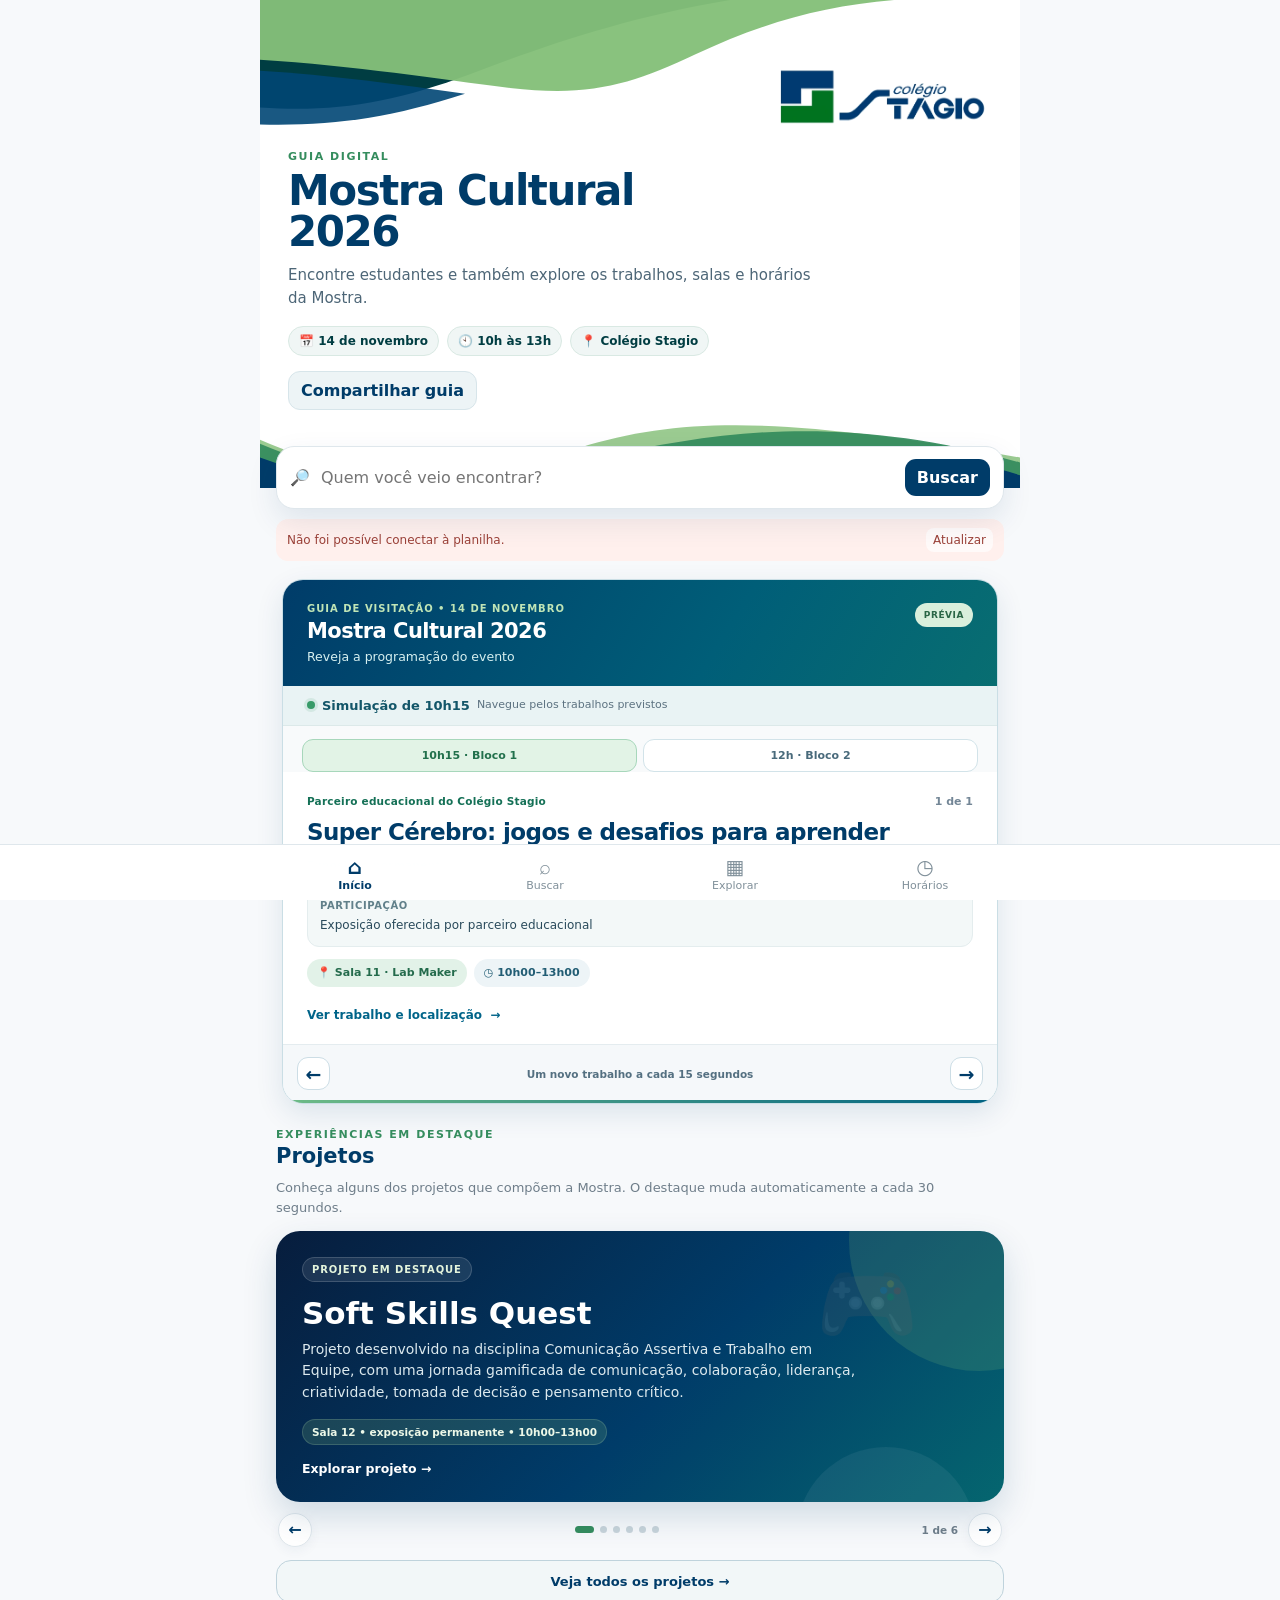
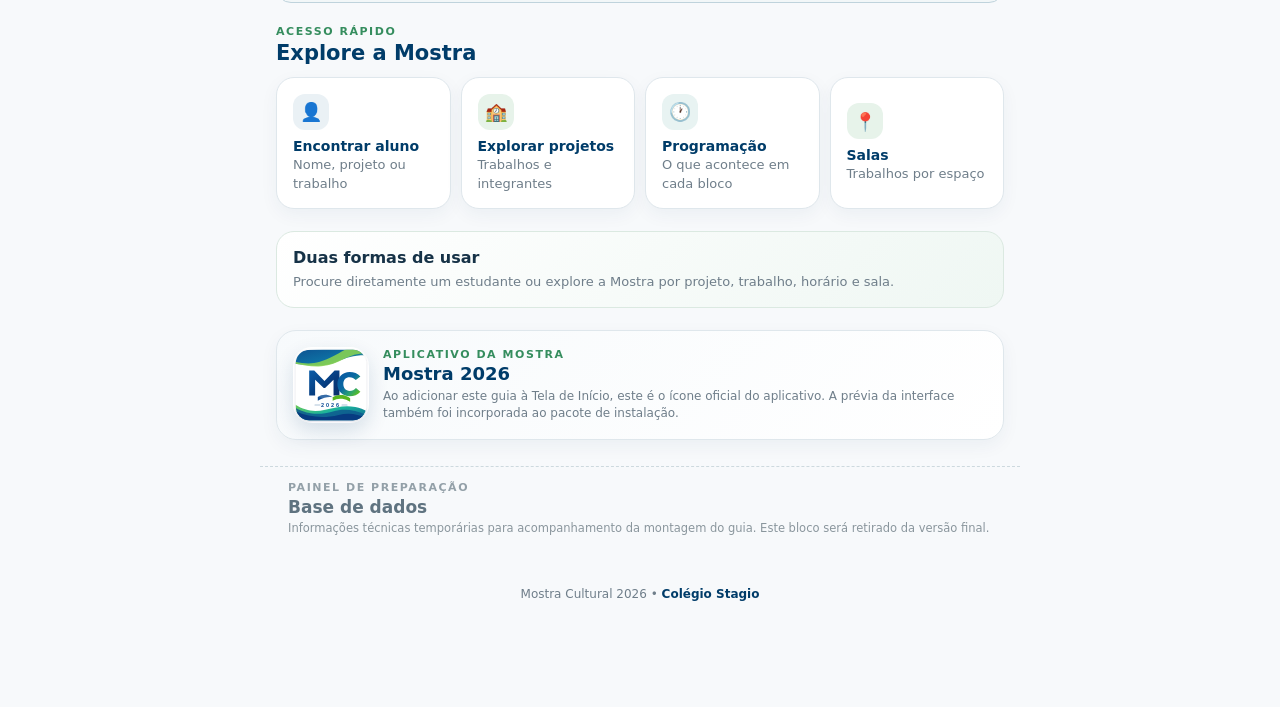
==== commit fdfe2e6e: "Display rotating 15-second visitor guide with live schedule and preview on homepage" ====
--- a/index.html
+++ b/index.html
@@ -83,8 +83,9 @@
 <script src="project-audience-v1.js?v=67"></script>
 <script src="room-program-v1.js?v=67"></script>
 <script src="schedule-tabs-v1.js?v=36"></script>
-<script src="special-sessions-v1.js?v=1"></script>
+<script src="special-sessions-v1.js?v=2"></script>
 <script src="ted-video-v1.js?v=63"></script>
 <script src="super-cerebro-v1.js?v=3"></script>
+<script src="showcase-now-v1.js?v=1"></script>
 </body>
 </html>
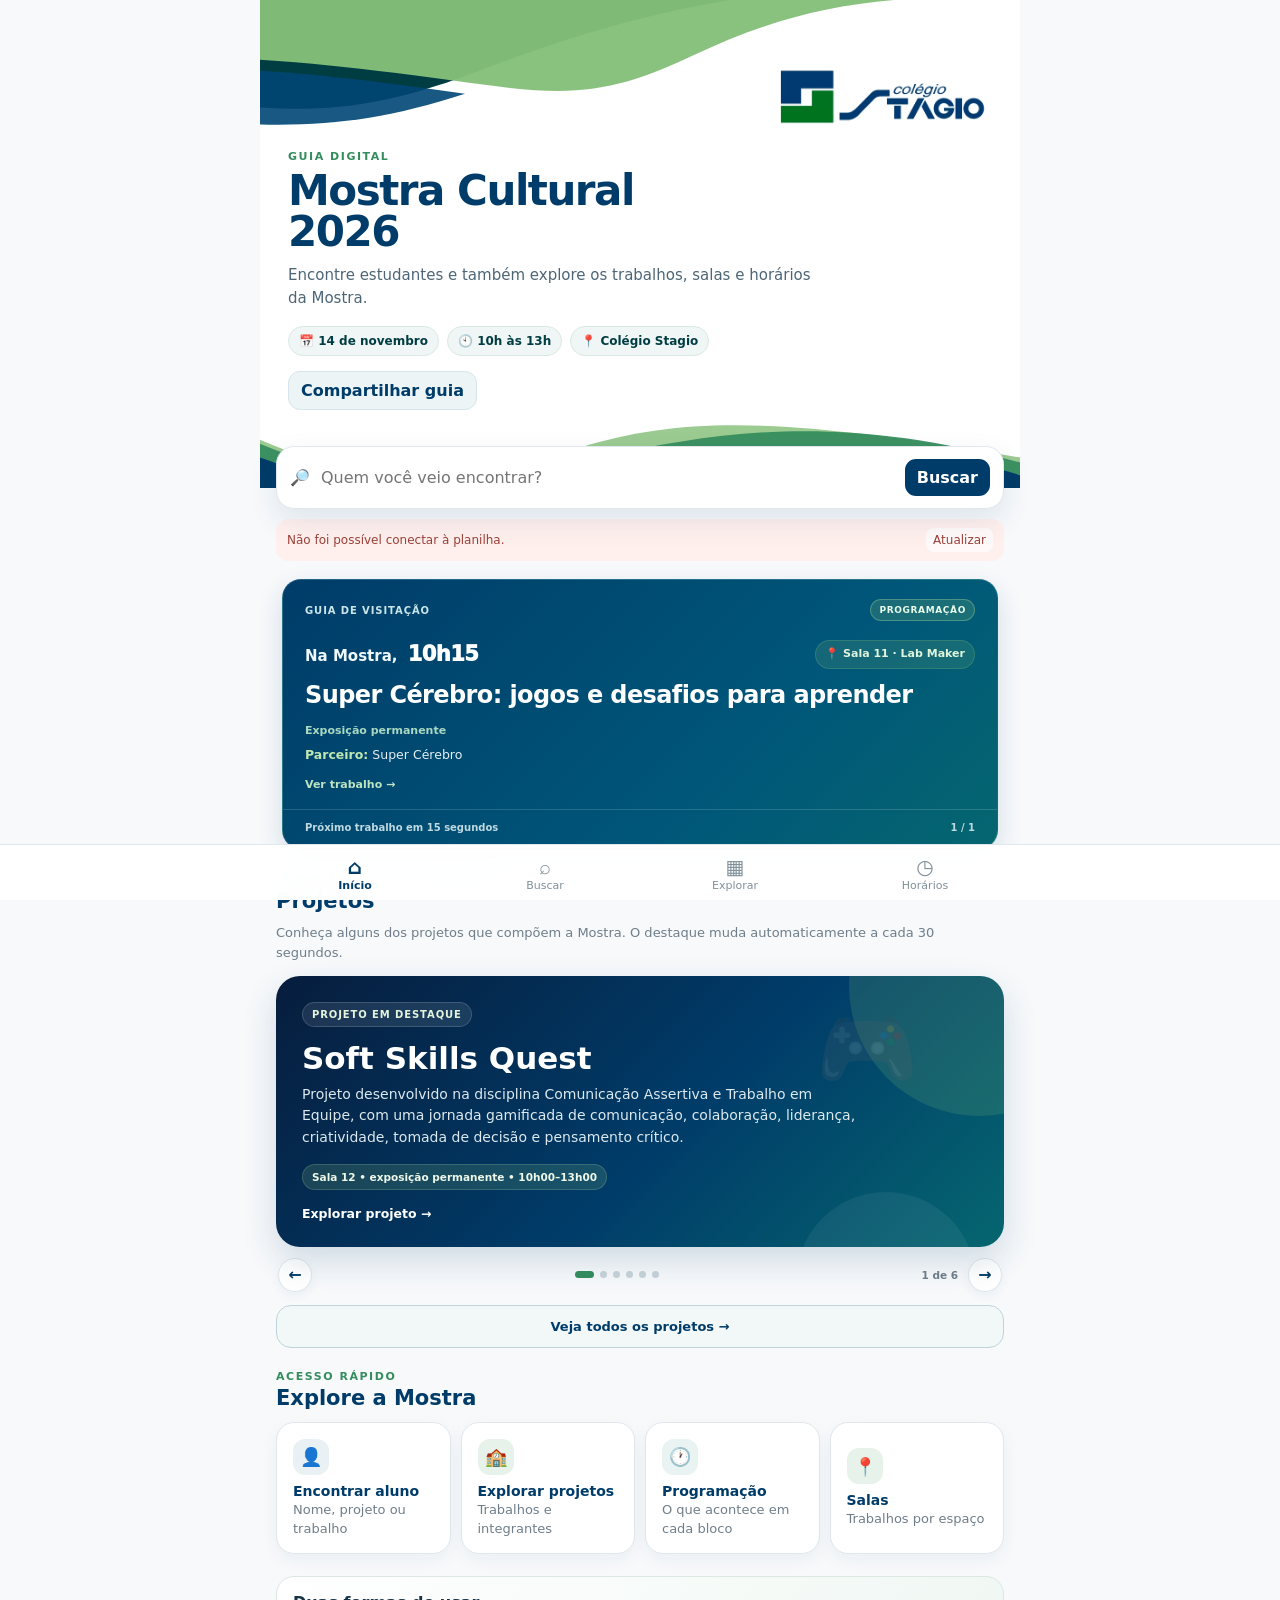
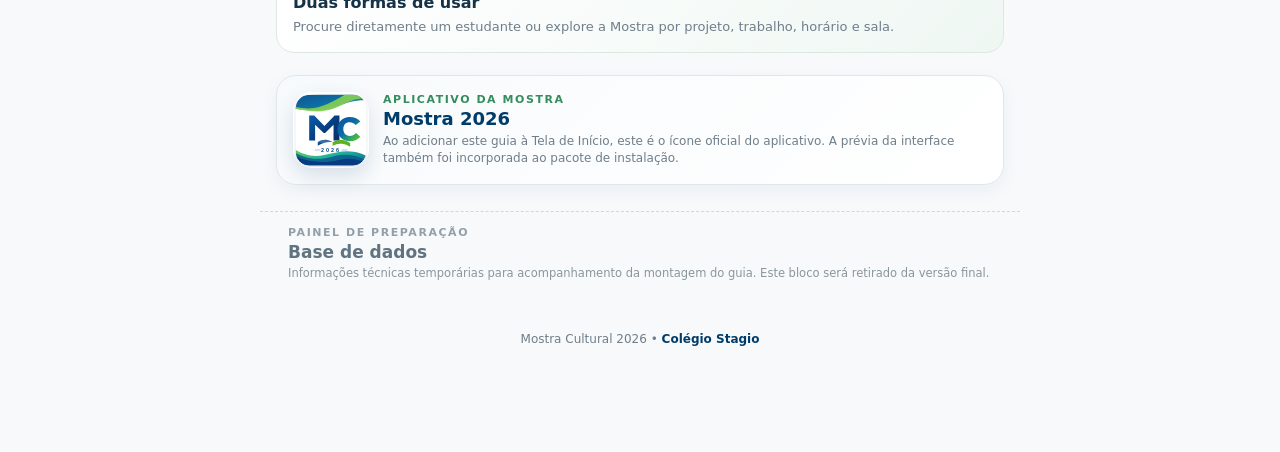
==== commit 6d379c30: "Load simplified single-blue-card visitor guide (v2)" ====
--- a/index.html
+++ b/index.html
@@ -86,6 +86,6 @@
 <script src="special-sessions-v1.js?v=2"></script>
 <script src="ted-video-v1.js?v=63"></script>
 <script src="super-cerebro-v1.js?v=3"></script>
-<script src="showcase-now-v1.js?v=1"></script>
+<script src="showcase-now-v1.js?v=2"></script>
 </body>
 </html>
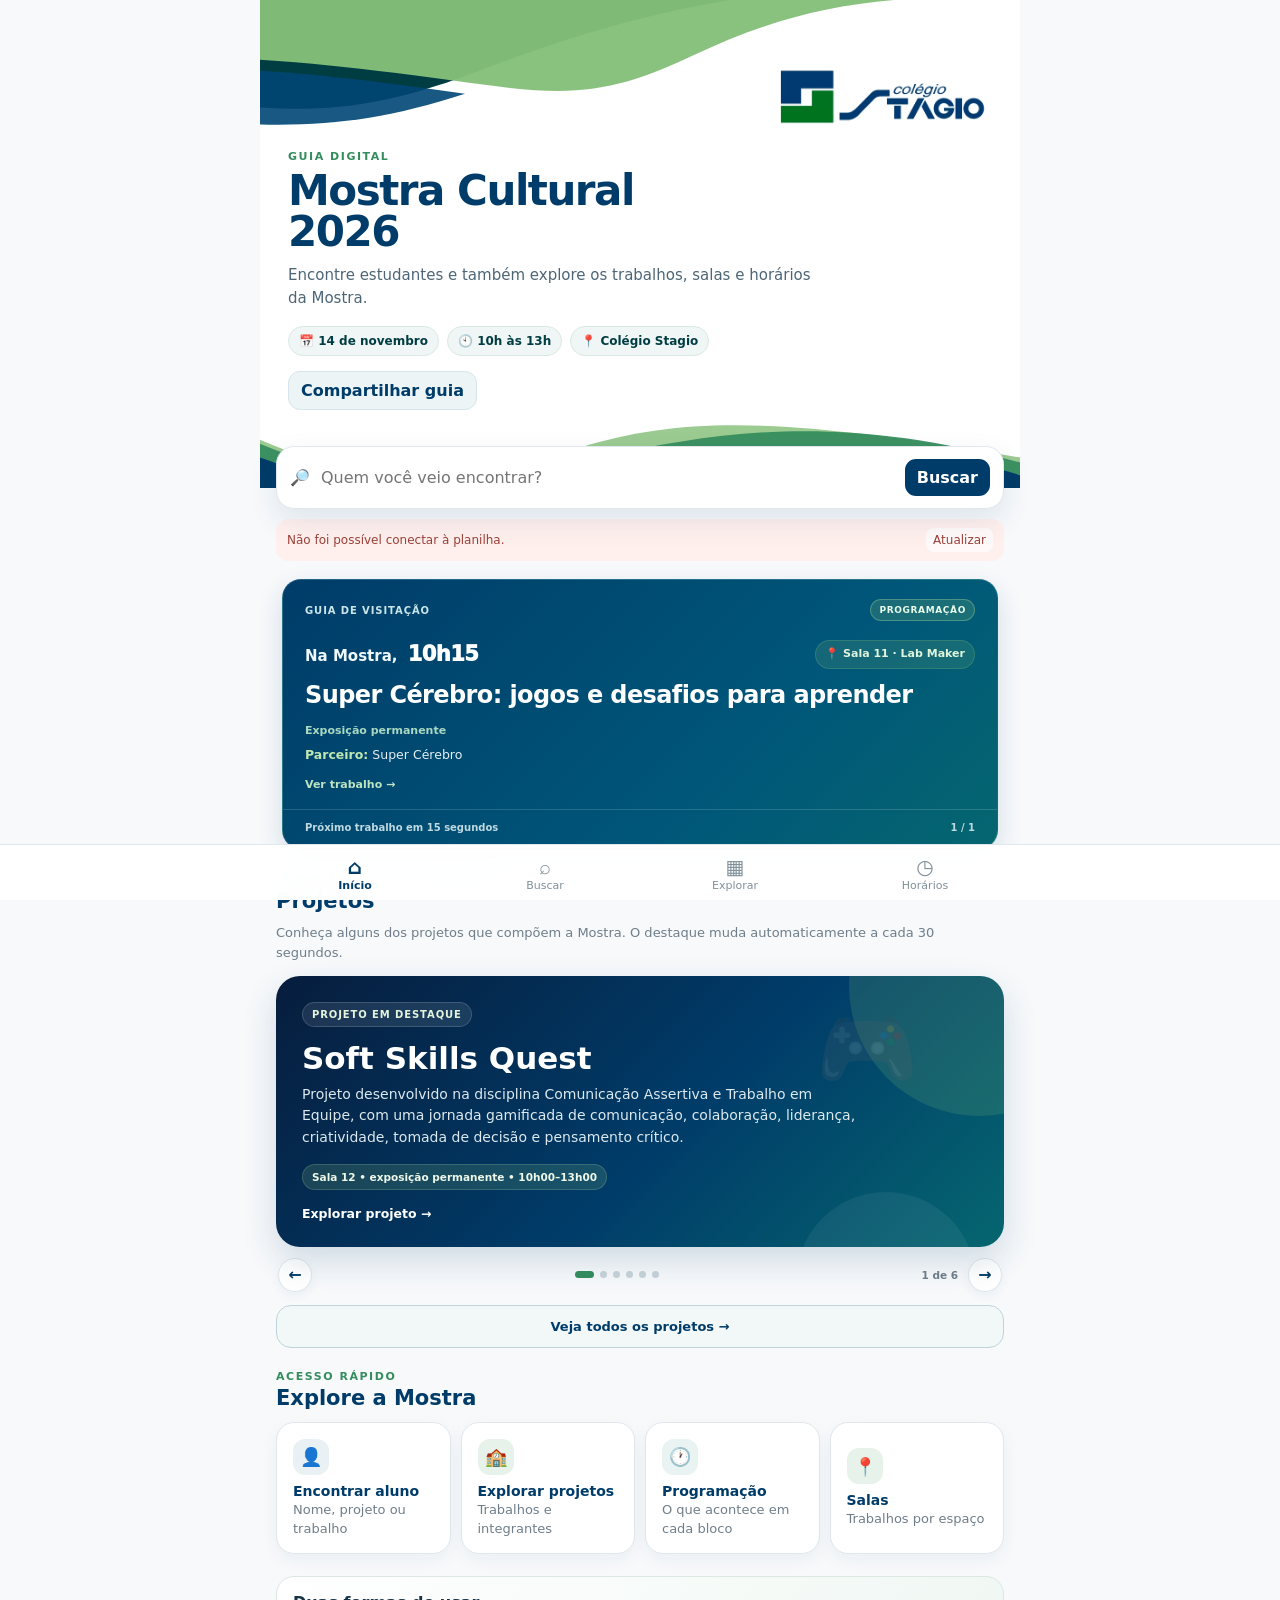
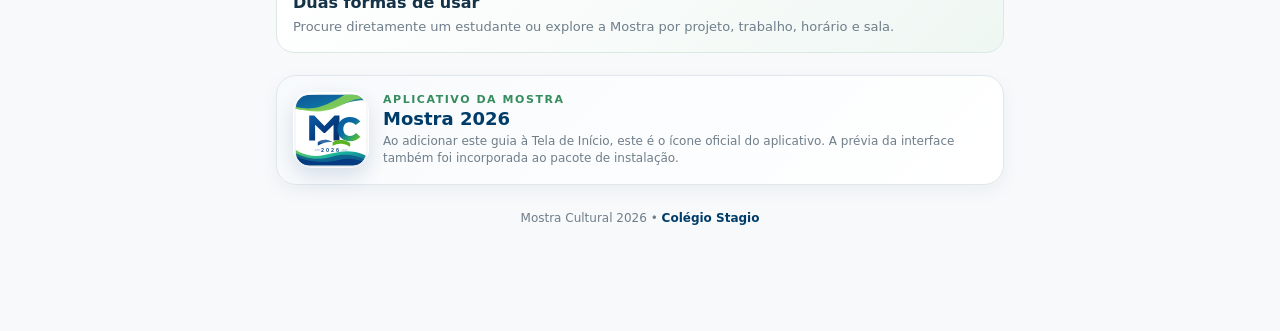
==== commit 749c3cb5: "Hide temporary preparation dashboard from Mostra homepage" ====
--- a/index.html
+++ b/index.html
@@ -53,7 +53,7 @@
 </div></div>
 <div class="sec"><div class="feature"><b>Duas formas de usar</b><p>Procure diretamente um estudante ou explore a Mostra por projeto, trabalho, horário e sala.</p></div></div>
 <div class="sec"><div class="installPreview"><img src="mc2026-icon-v2.svg?v=20" alt="Ícone do aplicativo Mostra Cultural 2026"><div><div class="ey">Aplicativo da Mostra</div><h2>Mostra 2026</h2><p>Ao adicionar este guia à Tela de Início, este é o ícone oficial do aplicativo. A prévia da interface também foi incorporada ao pacote de instalação.</p></div></div></div>
-<div class="sec devPanel"><div class="ey">Painel de preparação</div><h2>Base de dados</h2><p class="devNote">Informações técnicas temporárias para acompanhamento da montagem do guia. Este bloco será retirado da versão final.</p><div id="stats" class="stats"></div></div>
+<div id="stats" hidden aria-hidden="true"></div>
 <div class="footer">Mostra Cultural 2026 • <a href="https://colegiostagio.com.br/" target="_blank" rel="noopener">Colégio Stagio</a></div>
 </section>
 
@@ -81,7 +81,7 @@
 <script src="app-v7.js?v=66"></script>
 <script src="schedule-v12.js?v=67"></script>
 <script src="project-audience-v1.js?v=67"></script>
-<script src="room-program-v1.js?v=67"></script>
+<script src="room-program-v1.js?v=69"></script>
 <script src="schedule-tabs-v1.js?v=36"></script>
 <script src="special-sessions-v1.js?v=2"></script>
 <script src="ted-video-v1.js?v=63"></script>
